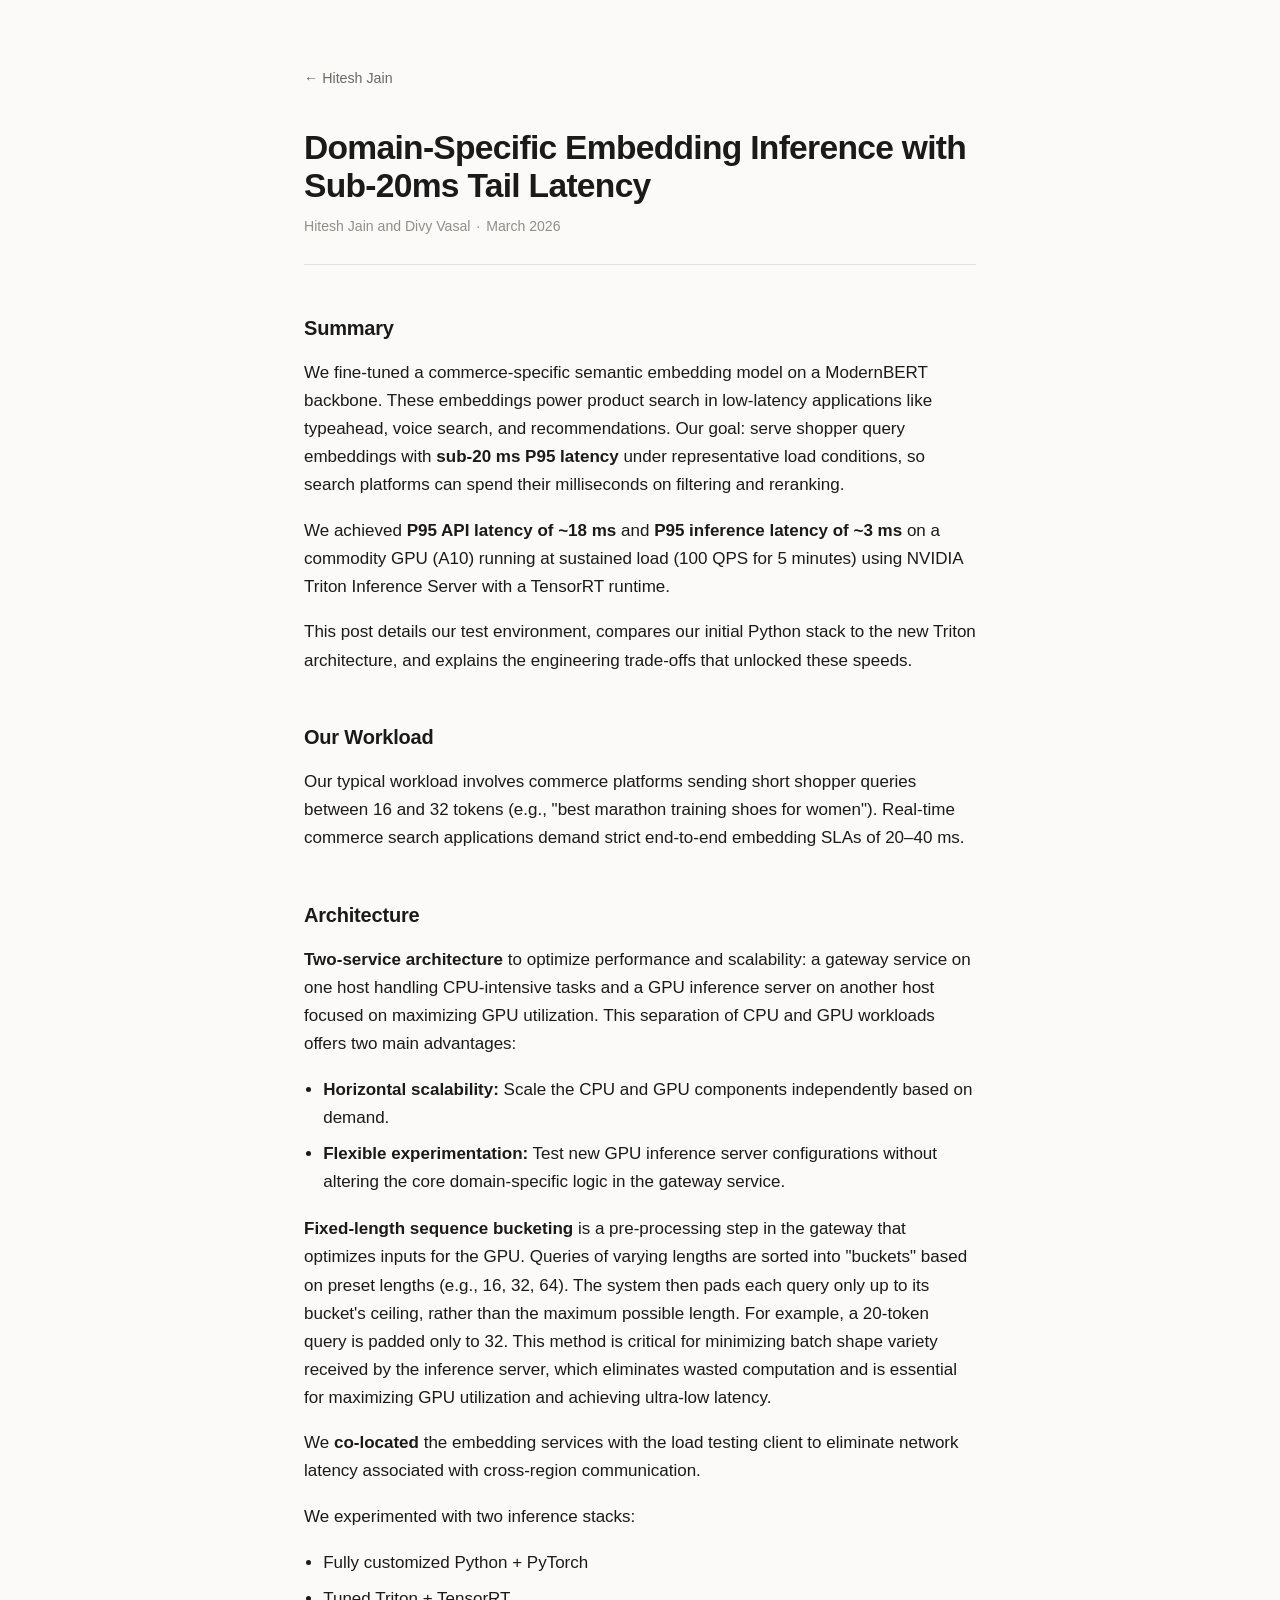
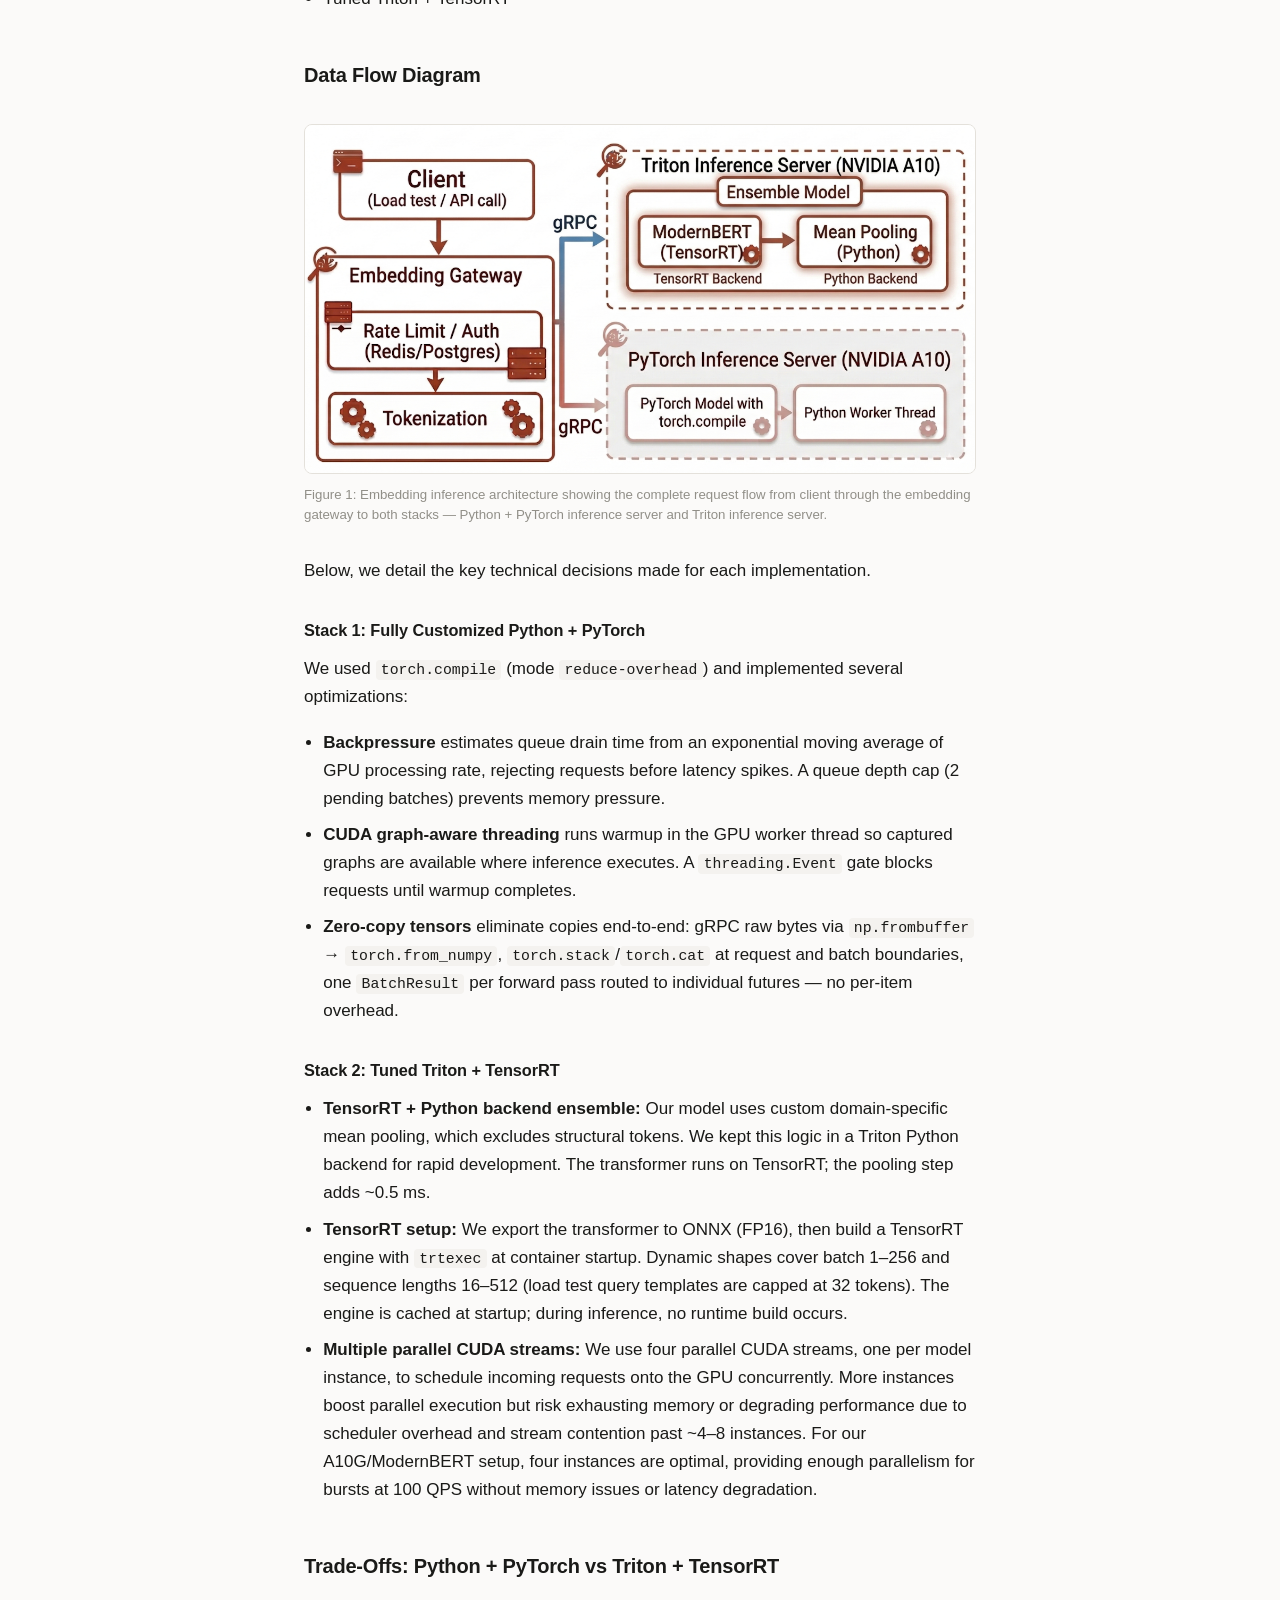
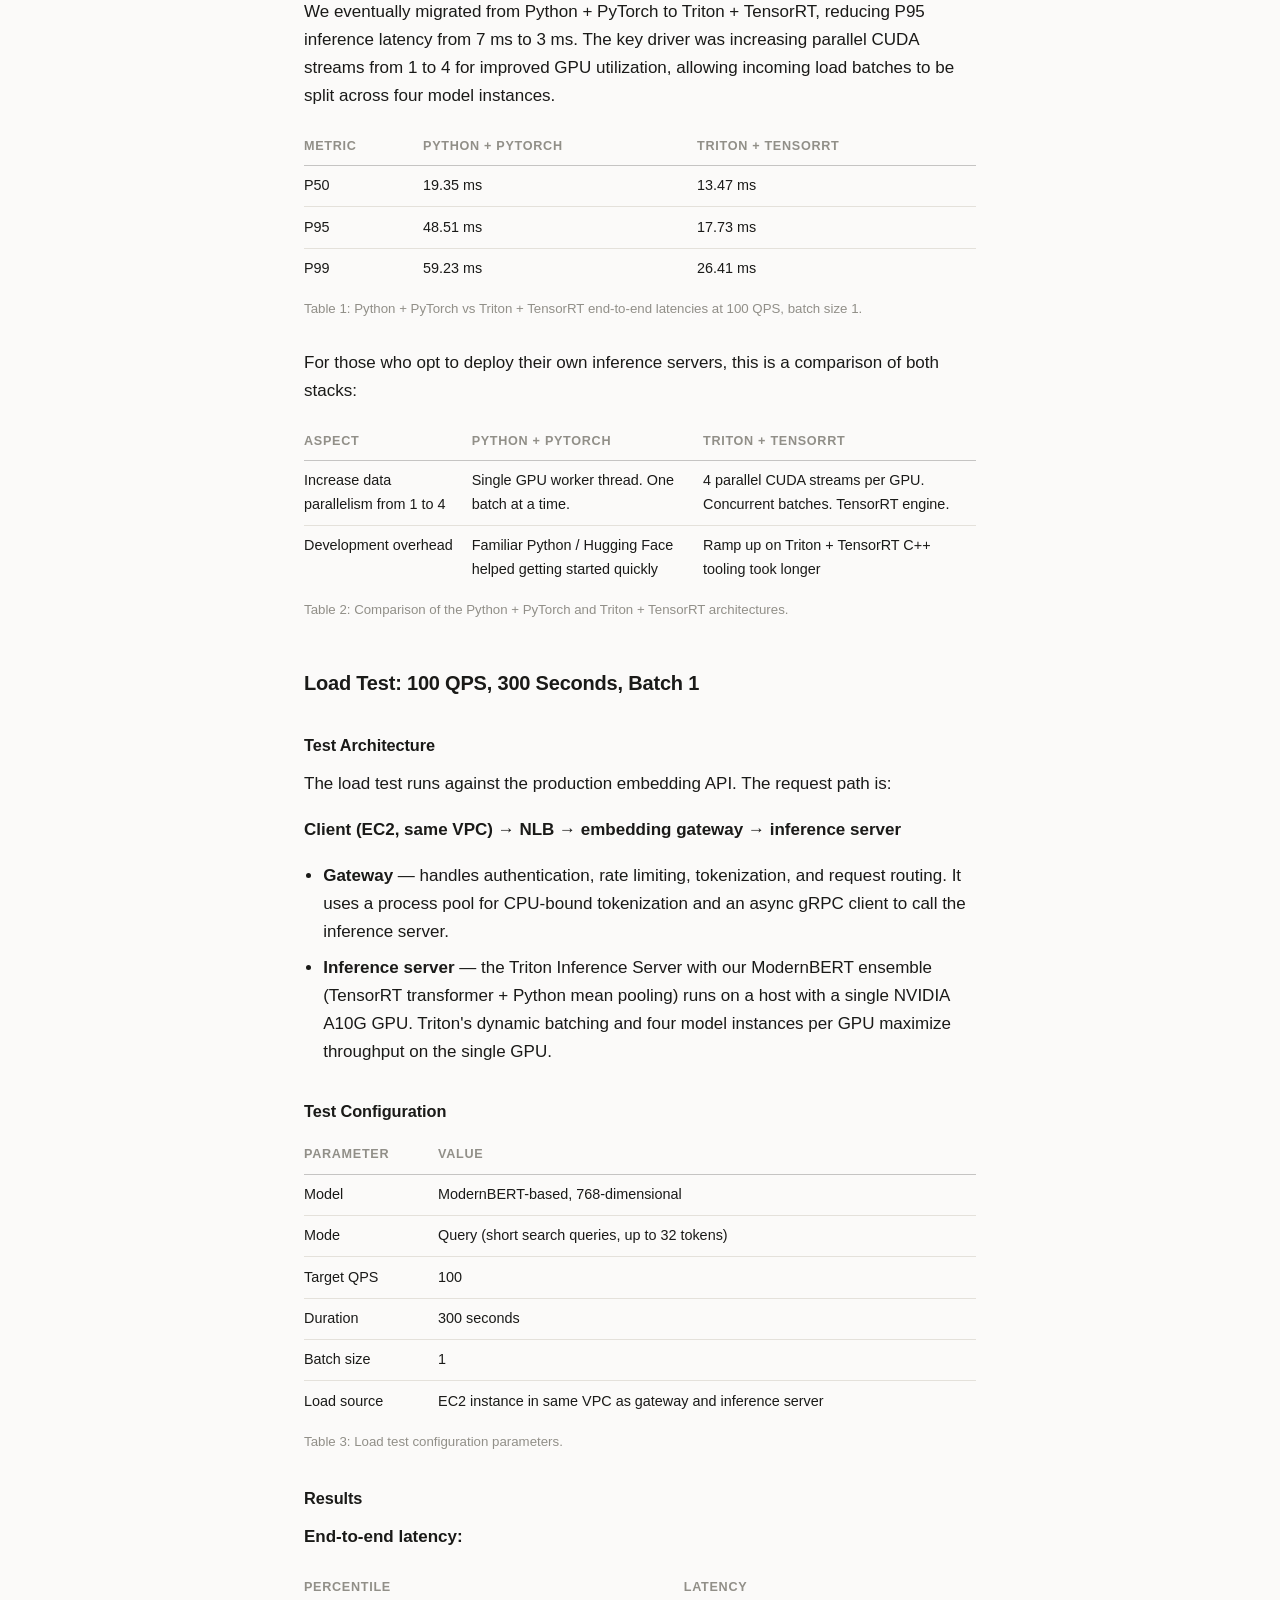
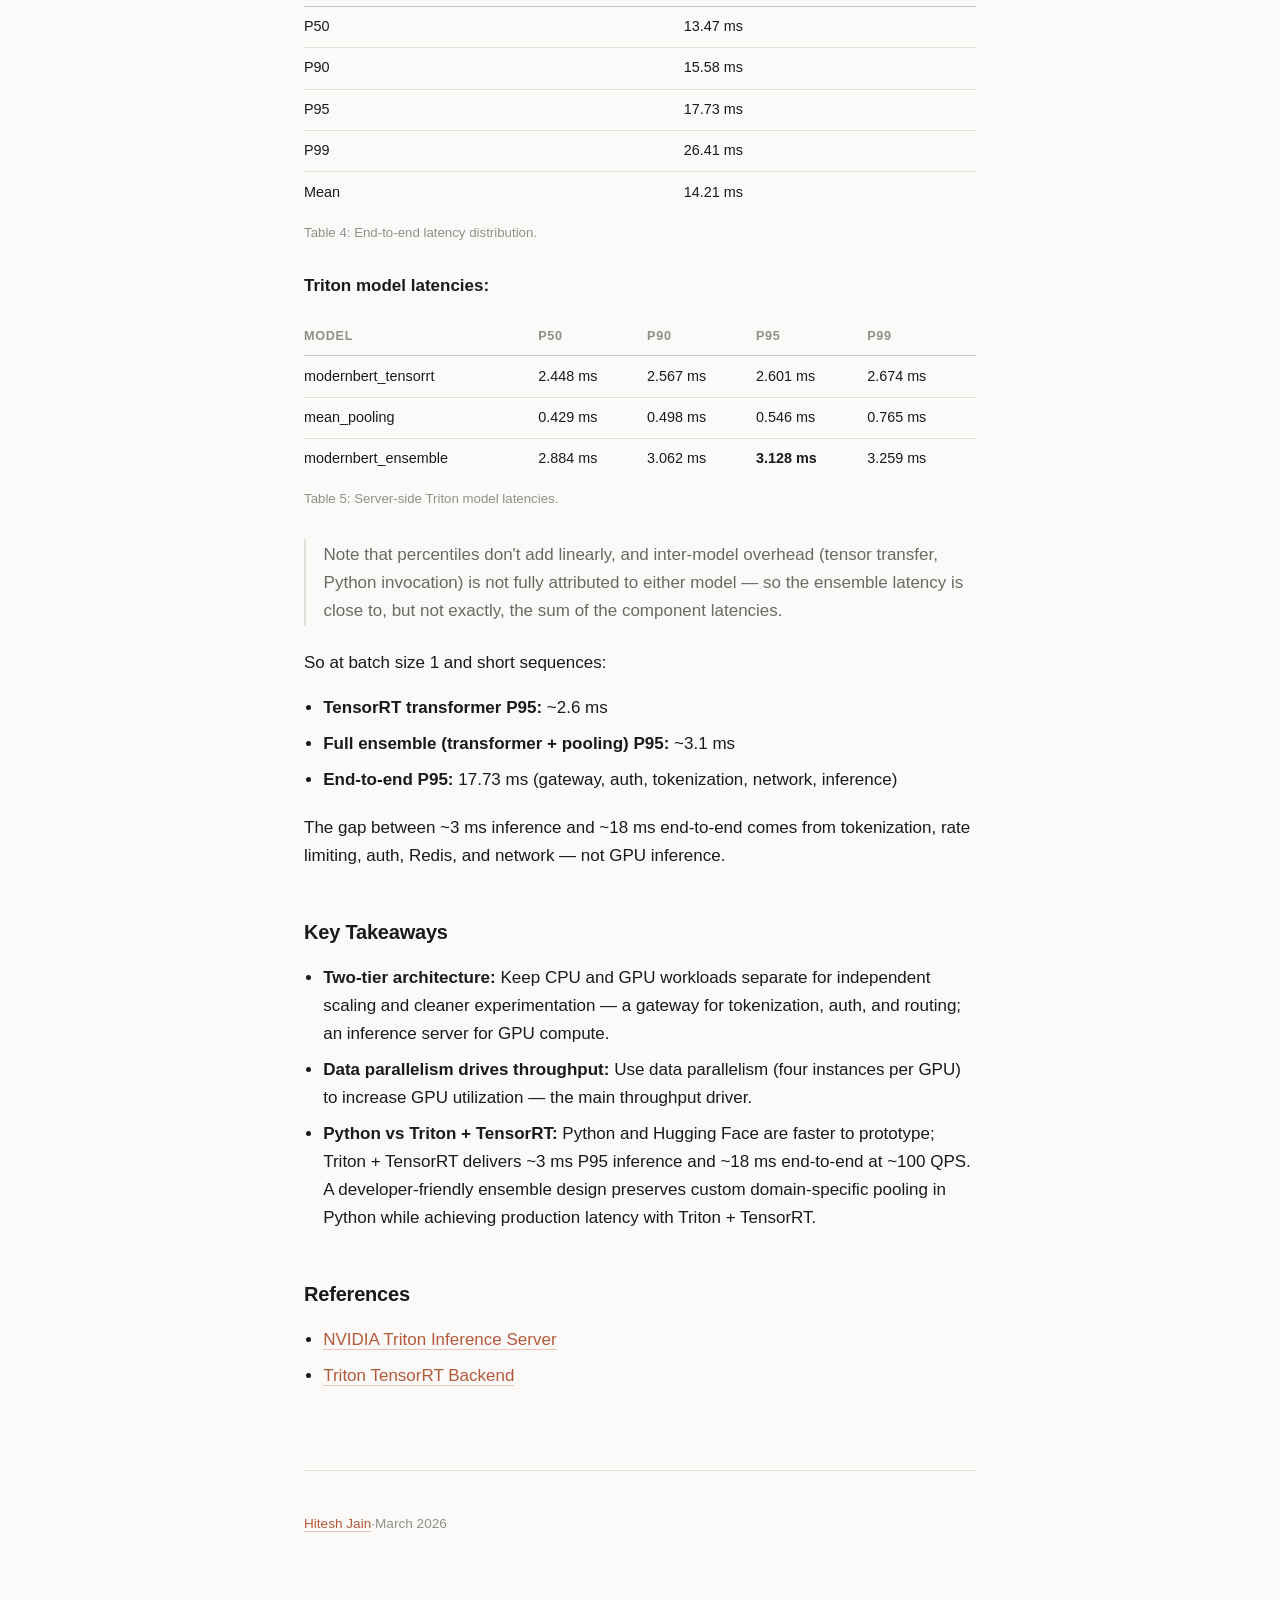
==== writing/embedding-inference.html @ e89fa38e "Personal site: one page, two pieces on embedding models Static HTML/CSS, no build step, served by Gi" ====
<!DOCTYPE html>
<html lang="en">
<head>
<meta charset="utf-8">
<meta name="viewport" content="width=device-width, initial-scale=1">
<title>Domain-Specific Embedding Inference with Sub-20ms Tail Latency — Hitesh Jain</title>
<meta name="description" content="How we reached ~18 ms P95 API latency and ~3 ms P95 inference latency for a domain-specific ModernBERT embedding model using NVIDIA Triton Inference Server with a TensorRT runtime.">
<link rel="canonical" href="https://hiteshjain.tech/writing/embedding-inference.html">
<meta property="og:type" content="article">
<meta property="og:title" content="Domain-Specific Embedding Inference with Sub-20ms Tail Latency">
<meta property="og:description" content="~18 ms P95 end-to-end and ~3 ms P95 inference for a ModernBERT embedding model on a single A10, using Triton and TensorRT.">
<meta property="og:url" content="https://hiteshjain.tech/writing/embedding-inference.html">
<meta name="twitter:card" content="summary">
<link rel="icon" href="data:image/svg+xml,<svg xmlns='http://www.w3.org/2000/svg' viewBox='0 0 100 100'><text y='.9em' font-size='90'>⌘</text></svg>">
<link rel="stylesheet" href="../style.css">
</head>
<body>

<div class="wrap">

  <article>

    <a class="back" href="../">← Hitesh Jain</a>

    <h1>Domain-Specific Embedding Inference with Sub-20ms Tail Latency</h1>
    <p class="byline">Hitesh Jain and Divy Vasal<span class="sep">·</span>March 2026</p>

    <h2>Summary</h2>

    <p>We fine-tuned a commerce-specific semantic embedding model on a ModernBERT backbone. These embeddings power product search in low-latency applications like typeahead, voice search, and recommendations. Our goal: serve shopper query embeddings with <strong>sub-20 ms P95 latency</strong> under representative load conditions, so search platforms can spend their milliseconds on filtering and reranking.</p>

    <p>We achieved <strong>P95 API latency of ~18 ms</strong> and <strong>P95 inference latency of ~3 ms</strong> on a commodity GPU (A10) running at sustained load (100 QPS for 5 minutes) using NVIDIA Triton Inference Server with a TensorRT runtime.</p>

    <p>This post details our test environment, compares our initial Python stack to the new Triton architecture, and explains the engineering trade-offs that unlocked these speeds.</p>

    <h2>Our Workload</h2>

    <p>Our typical workload involves commerce platforms sending short shopper queries between 16 and 32 tokens (e.g., "best marathon training shoes for women"). Real-time commerce search applications demand strict end-to-end embedding SLAs of 20–40 ms.</p>

    <h2>Architecture</h2>

    <p><strong>Two-service architecture</strong> to optimize performance and scalability: a gateway service on one host handling CPU-intensive tasks and a GPU inference server on another host focused on maximizing GPU utilization. This separation of CPU and GPU workloads offers two main advantages:</p>

    <ul>
      <li><strong>Horizontal scalability:</strong> Scale the CPU and GPU components independently based on demand.</li>
      <li><strong>Flexible experimentation:</strong> Test new GPU inference server configurations without altering the core domain-specific logic in the gateway service.</li>
    </ul>

    <p><strong>Fixed-length sequence bucketing</strong> is a pre-processing step in the gateway that optimizes inputs for the GPU. Queries of varying lengths are sorted into "buckets" based on preset lengths (e.g., 16, 32, 64). The system then pads each query only up to its bucket's ceiling, rather than the maximum possible length. For example, a 20-token query is padded only to 32. This method is critical for minimizing batch shape variety received by the inference server, which eliminates wasted computation and is essential for maximizing GPU utilization and achieving ultra-low latency.</p>

    <p>We <strong>co-located</strong> the embedding services with the load testing client to eliminate network latency associated with cross-region communication.</p>

    <p>We experimented with two inference stacks:</p>

    <ul>
      <li>Fully customized Python + PyTorch</li>
      <li>Tuned Triton + TensorRT</li>
    </ul>

    <h2>Data Flow Diagram</h2>

    <figure>
      <img src="../images/data-flow-diagram.png" alt="Embedding inference architecture showing the request flow from client through the embedding gateway to both stacks: a PyTorch inference server and a Triton inference server">
      <figcaption>Figure 1: Embedding inference architecture showing the complete request flow from client through the embedding gateway to both stacks — Python + PyTorch inference server and Triton inference server.</figcaption>
    </figure>

    <p>Below, we detail the key technical decisions made for each implementation.</p>

    <h3>Stack 1: Fully Customized Python + PyTorch</h3>

    <p>We used <code>torch.compile</code> (mode <code>reduce-overhead</code>) and implemented several optimizations:</p>

    <ul>
      <li><strong>Backpressure</strong> estimates queue drain time from an exponential moving average of GPU processing rate, rejecting requests before latency spikes. A queue depth cap (2 pending batches) prevents memory pressure.</li>
      <li><strong>CUDA graph-aware threading</strong> runs warmup in the GPU worker thread so captured graphs are available where inference executes. A <code>threading.Event</code> gate blocks requests until warmup completes.</li>
      <li><strong>Zero-copy tensors</strong> eliminate copies end-to-end: gRPC raw bytes via <code>np.frombuffer</code> → <code>torch.from_numpy</code>, <code>torch.stack</code>/<code>torch.cat</code> at request and batch boundaries, one <code>BatchResult</code> per forward pass routed to individual futures — no per-item overhead.</li>
    </ul>

    <h3>Stack 2: Tuned Triton + TensorRT</h3>

    <ul>
      <li><strong>TensorRT + Python backend ensemble:</strong> Our model uses custom domain-specific mean pooling, which excludes structural tokens. We kept this logic in a Triton Python backend for rapid development. The transformer runs on TensorRT; the pooling step adds ~0.5 ms.</li>
      <li><strong>TensorRT setup:</strong> We export the transformer to ONNX (FP16), then build a TensorRT engine with <code>trtexec</code> at container startup. Dynamic shapes cover batch 1–256 and sequence lengths 16–512 (load test query templates are capped at 32 tokens). The engine is cached at startup; during inference, no runtime build occurs.</li>
      <li><strong>Multiple parallel CUDA streams:</strong> We use four parallel CUDA streams, one per model instance, to schedule incoming requests onto the GPU concurrently. More instances boost parallel execution but risk exhausting memory or degrading performance due to scheduler overhead and stream contention past ~4–8 instances. For our A10G/ModernBERT setup, four instances are optimal, providing enough parallelism for bursts at 100 QPS without memory issues or latency degradation.</li>
    </ul>

    <h2>Trade-Offs: Python + PyTorch vs Triton + TensorRT</h2>

    <p>We eventually migrated from Python + PyTorch to Triton + TensorRT, reducing P95 inference latency from 7 ms to 3 ms. The key driver was increasing parallel CUDA streams from 1 to 4 for improved GPU utilization, allowing incoming load batches to be split across four model instances.</p>

    <div class="table-scroll">
    <table>
      <thead><tr><th>Metric</th><th>Python + PyTorch</th><th>Triton + TensorRT</th></tr></thead>
      <tbody>
        <tr><td>P50</td><td>19.35 ms</td><td>13.47 ms</td></tr>
        <tr><td>P95</td><td>48.51 ms</td><td>17.73 ms</td></tr>
        <tr><td>P99</td><td>59.23 ms</td><td>26.41 ms</td></tr>
      </tbody>
    </table>
    </div>
    <p class="note">Table 1: Python + PyTorch vs Triton + TensorRT end-to-end latencies at 100 QPS, batch size 1.</p>

    <p>For those who opt to deploy their own inference servers, this is a comparison of both stacks:</p>

    <div class="table-scroll">
    <table class="prose">
      <thead><tr><th>Aspect</th><th>Python + PyTorch</th><th>Triton + TensorRT</th></tr></thead>
      <tbody>
        <tr><td>Increase data parallelism from 1 to 4</td><td>Single GPU worker thread. One batch at a time.</td><td>4 parallel CUDA streams per GPU. Concurrent batches. TensorRT engine.</td></tr>
        <tr><td>Development overhead</td><td>Familiar Python / Hugging Face helped getting started quickly</td><td>Ramp up on Triton + TensorRT C++ tooling took longer</td></tr>
      </tbody>
    </table>
    </div>
    <p class="note">Table 2: Comparison of the Python + PyTorch and Triton + TensorRT architectures.</p>

    <h2>Load Test: 100 QPS, 300 Seconds, Batch 1</h2>

    <h3>Test Architecture</h3>

    <p>The load test runs against the production embedding API. The request path is:</p>

    <p><strong>Client (EC2, same VPC) → NLB → embedding gateway → inference server</strong></p>

    <ul>
      <li><strong>Gateway</strong> — handles authentication, rate limiting, tokenization, and request routing. It uses a process pool for CPU-bound tokenization and an async gRPC client to call the inference server.</li>
      <li><strong>Inference server</strong> — the Triton Inference Server with our ModernBERT ensemble (TensorRT transformer + Python mean pooling) runs on a host with a single NVIDIA A10G GPU. Triton's dynamic batching and four model instances per GPU maximize throughput on the single GPU.</li>
    </ul>

    <h3>Test Configuration</h3>

    <div class="table-scroll">
    <table class="prose">
      <thead><tr><th>Parameter</th><th>Value</th></tr></thead>
      <tbody>
        <tr><td>Model</td><td>ModernBERT-based, 768-dimensional</td></tr>
        <tr><td>Mode</td><td>Query (short search queries, up to 32 tokens)</td></tr>
        <tr><td>Target QPS</td><td>100</td></tr>
        <tr><td>Duration</td><td>300 seconds</td></tr>
        <tr><td>Batch size</td><td>1</td></tr>
        <tr><td>Load source</td><td>EC2 instance in same VPC as gateway and inference server</td></tr>
      </tbody>
    </table>
    </div>
    <p class="note">Table 3: Load test configuration parameters.</p>

    <h3>Results</h3>

    <p><strong>End-to-end latency:</strong></p>

    <div class="table-scroll">
    <table>
      <thead><tr><th>Percentile</th><th>Latency</th></tr></thead>
      <tbody>
        <tr><td>P50</td><td>13.47 ms</td></tr>
        <tr><td>P90</td><td>15.58 ms</td></tr>
        <tr><td>P95</td><td>17.73 ms</td></tr>
        <tr><td>P99</td><td>26.41 ms</td></tr>
        <tr><td>Mean</td><td>14.21 ms</td></tr>
      </tbody>
    </table>
    </div>
    <p class="note">Table 4: End-to-end latency distribution.</p>

    <p><strong>Triton model latencies:</strong></p>

    <div class="table-scroll">
    <table>
      <thead><tr><th>Model</th><th>P50</th><th>P90</th><th>P95</th><th>P99</th></tr></thead>
      <tbody>
        <tr><td>modernbert_tensorrt</td><td>2.448 ms</td><td>2.567 ms</td><td>2.601 ms</td><td>2.674 ms</td></tr>
        <tr><td>mean_pooling</td><td>0.429 ms</td><td>0.498 ms</td><td>0.546 ms</td><td>0.765 ms</td></tr>
        <tr><td>modernbert_ensemble</td><td>2.884 ms</td><td>3.062 ms</td><td><strong>3.128 ms</strong></td><td>3.259 ms</td></tr>
      </tbody>
    </table>
    </div>
    <p class="note">Table 5: Server-side Triton model latencies.</p>

    <blockquote>
      <p>Note that percentiles don't add linearly, and inter-model overhead (tensor transfer, Python invocation) is not fully attributed to either model — so the ensemble latency is close to, but not exactly, the sum of the component latencies.</p>
    </blockquote>

    <p>So at batch size 1 and short sequences:</p>

    <ul>
      <li><strong>TensorRT transformer P95:</strong> ~2.6 ms</li>
      <li><strong>Full ensemble (transformer + pooling) P95:</strong> ~3.1 ms</li>
      <li><strong>End-to-end P95:</strong> 17.73 ms (gateway, auth, tokenization, network, inference)</li>
    </ul>

    <p>The gap between ~3 ms inference and ~18 ms end-to-end comes from tokenization, rate limiting, auth, Redis, and network — not GPU inference.</p>

    <h2>Key Takeaways</h2>

    <ul>
      <li><strong>Two-tier architecture:</strong> Keep CPU and GPU workloads separate for independent scaling and cleaner experimentation — a gateway for tokenization, auth, and routing; an inference server for GPU compute.</li>
      <li><strong>Data parallelism drives throughput:</strong> Use data parallelism (four instances per GPU) to increase GPU utilization — the main throughput driver.</li>
      <li><strong>Python vs Triton + TensorRT:</strong> Python and Hugging Face are faster to prototype; Triton + TensorRT delivers ~3 ms P95 inference and ~18 ms end-to-end at ~100 QPS. A developer-friendly ensemble design preserves custom domain-specific pooling in Python while achieving production latency with Triton + TensorRT.</li>
    </ul>

    <h2>References</h2>

    <ul>
      <li><a href="https://github.com/triton-inference-server/server">NVIDIA Triton Inference Server</a></li>
      <li><a href="https://github.com/triton-inference-server/tensorrt_backend">Triton TensorRT Backend</a></li>
    </ul>

  </article>

  <footer class="site">
    <p><a href="../">Hitesh Jain</a><span class="sep">·</span>March 2026</p>
  </footer>

</div>

</body>
</html>
---- style.css ----
:root {
  --bg: #fbfaf9;
  --surface: #ffffff;
  --text: #1a1a18;
  --muted: #6b6963;
  --faint: #918f88;
  --line: #e4e1db;
  --accent: #b4593a;
  --accent-soft: #f4ece8;
  --code-bg: #f4f2ef;
  --maxw: 44rem;
}

@media (prefers-color-scheme: dark) {
  :root:not([data-theme="light"]) {
    --bg: #131211;
    --surface: #1b1a18;
    --text: #eceae6;
    --muted: #a3a09a;
    --faint: #78756f;
    --line: #2e2c29;
    --accent: #e08461;
    --accent-soft: #2a1f1a;
    --code-bg: #232120;
  }
}

:root[data-theme="dark"] {
  --bg: #131211;
  --surface: #1b1a18;
  --text: #eceae6;
  --muted: #a3a09a;
  --faint: #78756f;
  --line: #2e2c29;
  --accent: #e08461;
  --accent-soft: #2a1f1a;
  --code-bg: #232120;
}

* { box-sizing: border-box; }

html { -webkit-text-size-adjust: 100%; }

body {
  margin: 0;
  background: var(--bg);
  color: var(--text);
  font-family: ui-sans-serif, -apple-system, BlinkMacSystemFont, "Segoe UI", Inter, Helvetica, Arial, sans-serif;
  font-size: 17px;
  line-height: 1.65;
  -webkit-font-smoothing: antialiased;
}

.wrap {
  max-width: var(--maxw);
  margin: 0 auto;
  padding: 0 16px;
}

/* ---------- header ---------- */

header.site {
  padding: 5.5rem 0 0;
}

h1 {
  font-size: clamp(2rem, 6vw, 2.6rem);
  line-height: 1.12;
  letter-spacing: -0.021em;
  margin: 0 0 0.6rem;
  font-weight: 620;
}

.tagline {
  font-size: 1.06rem;
  color: var(--muted);
  margin: 0 0 1.9rem;
}

.tagline .sep {
  color: var(--faint);
  padding: 0 0.42em;
}

.lede p {
  margin: 0 0 1.05rem;
}

.lede p:last-child { margin-bottom: 0; }

/* ---------- links ---------- */

a {
  color: var(--accent);
  text-decoration: none;
  border-bottom: 1px solid color-mix(in srgb, var(--accent) 32%, transparent);
  transition: border-color 0.15s ease, background-color 0.15s ease;
}

a:hover {
  border-bottom-color: var(--accent);
}

.links {
  display: flex;
  flex-wrap: wrap;
  gap: 0.55rem;
  margin-top: 2rem;
  padding: 0;
  list-style: none;
}

.links a {
  display: inline-block;
  padding: 0.34rem 0.8rem;
  border: 1px solid var(--line);
  border-radius: 999px;
  font-size: 0.9rem;
  color: var(--muted);
}

.links a:hover {
  color: var(--accent);
  border-color: color-mix(in srgb, var(--accent) 45%, var(--line));
  background: var(--accent-soft);
}

/* ---------- sections ---------- */

section {
  padding-top: 4rem;
}

h2 {
  font-size: 0.79rem;
  text-transform: uppercase;
  letter-spacing: 0.1em;
  color: var(--faint);
  font-weight: 600;
  margin: 0 0 1.4rem;
  padding-bottom: 0.7rem;
  border-bottom: 1px solid var(--line);
}

/* ---------- writing list ---------- */

.posts {
  list-style: none;
  margin: 0;
  padding: 0;
}

.posts li + li {
  margin-top: 1.7rem;
  padding-top: 1.7rem;
  border-top: 1px solid var(--line);
}

.post-title {
  display: inline-block;
  font-size: 1.12rem;
  font-weight: 600;
  line-height: 1.35;
  color: var(--text);
  border-bottom: 1px solid transparent;
  letter-spacing: -0.008em;
}

.post-title:hover {
  color: var(--accent);
  border-bottom-color: color-mix(in srgb, var(--accent) 40%, transparent);
}

.post-meta {
  font-size: 0.83rem;
  color: var(--faint);
  margin: 0.36rem 0 0.5rem;
}

.post-meta .sep { padding: 0 0.42em; }

.posts p.excerpt {
  margin: 0;
  color: var(--muted);
  font-size: 0.97rem;
}

/* ---------- roles ---------- */

.roles {
  list-style: none;
  margin: 0;
  padding: 0;
}

.roles li {
  display: grid;
  grid-template-columns: 8.5rem 1fr;
  gap: 0 1.2rem;
  padding: 0.62rem 0;
}

.roles li + li { border-top: 1px solid var(--line); }

.roles .when {
  color: var(--faint);
  font-size: 0.87rem;
  font-variant-numeric: tabular-nums;
  padding-top: 0.14rem;
}

.roles .what strong {
  font-weight: 600;
  display: block;
}

.roles .what span {
  color: var(--muted);
  font-size: 0.93rem;
}

@media (max-width: 34rem) {
  .roles li { grid-template-columns: 1fr; gap: 0.15rem; }
  .roles .when { padding-top: 0; }
}

/* ---------- footer ---------- */

footer.site {
  margin-top: 5rem;
  padding: 1.8rem 0 3.5rem;
  border-top: 1px solid var(--line);
  color: var(--faint);
  font-size: 0.85rem;
}

/* ---------- article pages ---------- */

.back {
  display: inline-block;
  margin-bottom: 2.4rem;
  font-size: 0.89rem;
  color: var(--muted);
  border-bottom: none;
}

.back:hover { color: var(--accent); }

article { padding-top: 4rem; }

article h1 {
  font-size: clamp(1.7rem, 5vw, 2.1rem);
  margin-bottom: 0.7rem;
}

.byline {
  color: var(--faint);
  font-size: 0.88rem;
  margin: 0 0 2.6rem;
  padding-bottom: 1.6rem;
  border-bottom: 1px solid var(--line);
}

.byline .sep { padding: 0 0.42em; }

article h2 {
  font-size: 1.25rem;
  text-transform: none;
  letter-spacing: -0.01em;
  color: var(--text);
  font-weight: 620;
  margin: 2.9rem 0 0.9rem;
  padding-bottom: 0;
  border-bottom: none;
}

article h3 {
  font-size: 1.02rem;
  font-weight: 600;
  margin: 2rem 0 0.7rem;
  letter-spacing: -0.005em;
}

article p { margin: 0 0 1.1rem; }

article ul { padding-left: 1.2rem; margin: 0 0 1.2rem; }

article li { margin-bottom: 0.5rem; }

article strong { font-weight: 620; }

article figure {
  margin: 2rem 0;
}

article img {
  max-width: 100%;
  height: auto;
  display: block;
  border: 1px solid var(--line);
  border-radius: 8px;
  background: #fff;
}

article figcaption,
.caption {
  font-size: 0.83rem;
  color: var(--faint);
  margin-top: 0.7rem;
  line-height: 1.5;
}

blockquote {
  margin: 1.4rem 0;
  padding: 0.1rem 0 0.1rem 1.1rem;
  border-left: 2px solid var(--line);
  color: var(--muted);
}

blockquote p:last-child { margin-bottom: 0; }

code {
  font-family: ui-monospace, SFMono-Regular, "SF Mono", Menlo, Consolas, monospace;
  font-size: 0.87em;
  background: var(--code-bg);
  padding: 0.12em 0.36em;
  border-radius: 4px;
}

/* ---------- tables ---------- */

.table-scroll {
  overflow-x: auto;
  margin: 0 0 0.5rem;
  -webkit-overflow-scrolling: touch;
}

table {
  border-collapse: collapse;
  width: 100%;
  font-size: 0.9rem;
  min-width: 22rem;
}

th, td {
  text-align: left;
  padding: 0.52rem 0.9rem 0.52rem 0;
  border-bottom: 1px solid var(--line);
  white-space: nowrap;
}

th {
  color: var(--faint);
  font-weight: 600;
  font-size: 0.79rem;
  text-transform: uppercase;
  letter-spacing: 0.055em;
  border-bottom-color: color-mix(in srgb, var(--text) 24%, transparent);
}

td { font-variant-numeric: tabular-nums; }

td:first-child { white-space: normal; }

/* tables whose cells hold prose, not numbers */
table.prose { min-width: 0; }

table.prose td,
table.prose th { white-space: normal; }

table.prose td { vertical-align: top; }

tbody tr:last-child td { border-bottom: none; }

.note {
  font-size: 0.83rem;
  color: var(--faint);
  margin: 0.55rem 0 1.8rem;
}
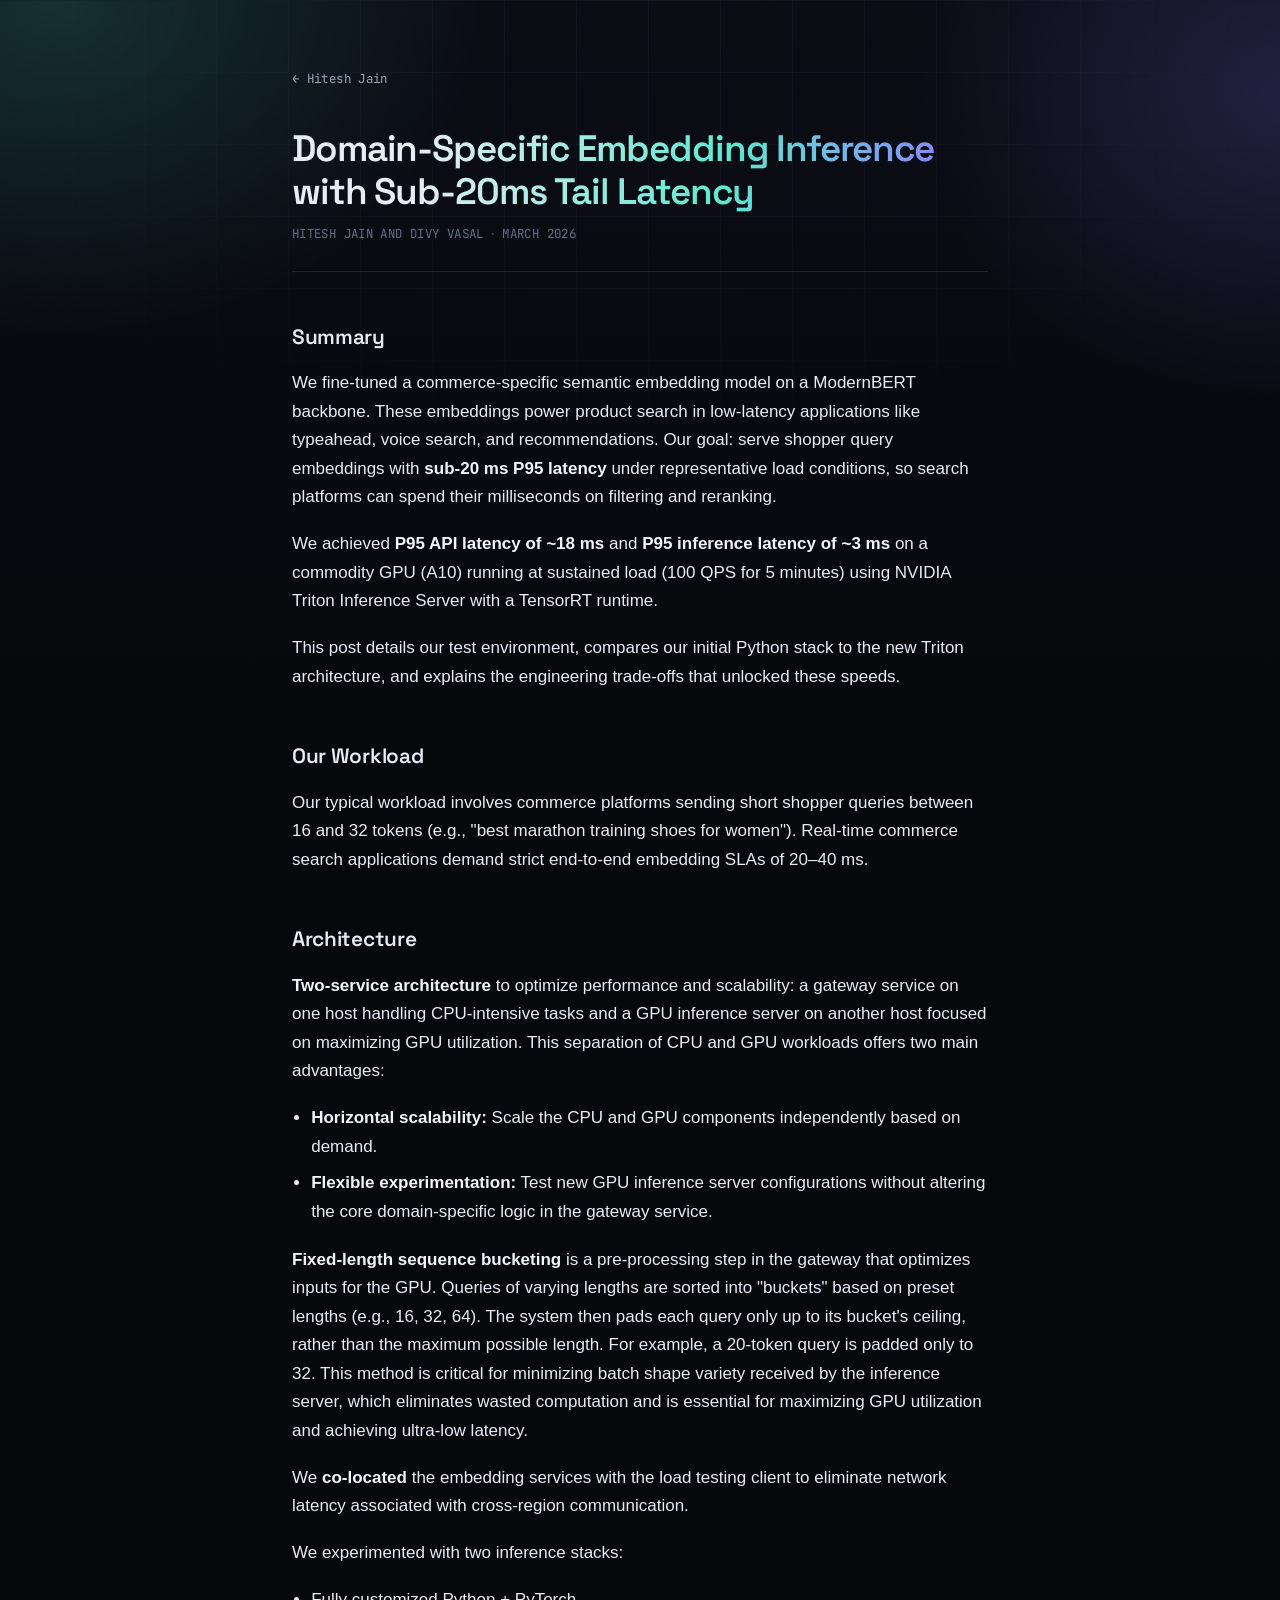
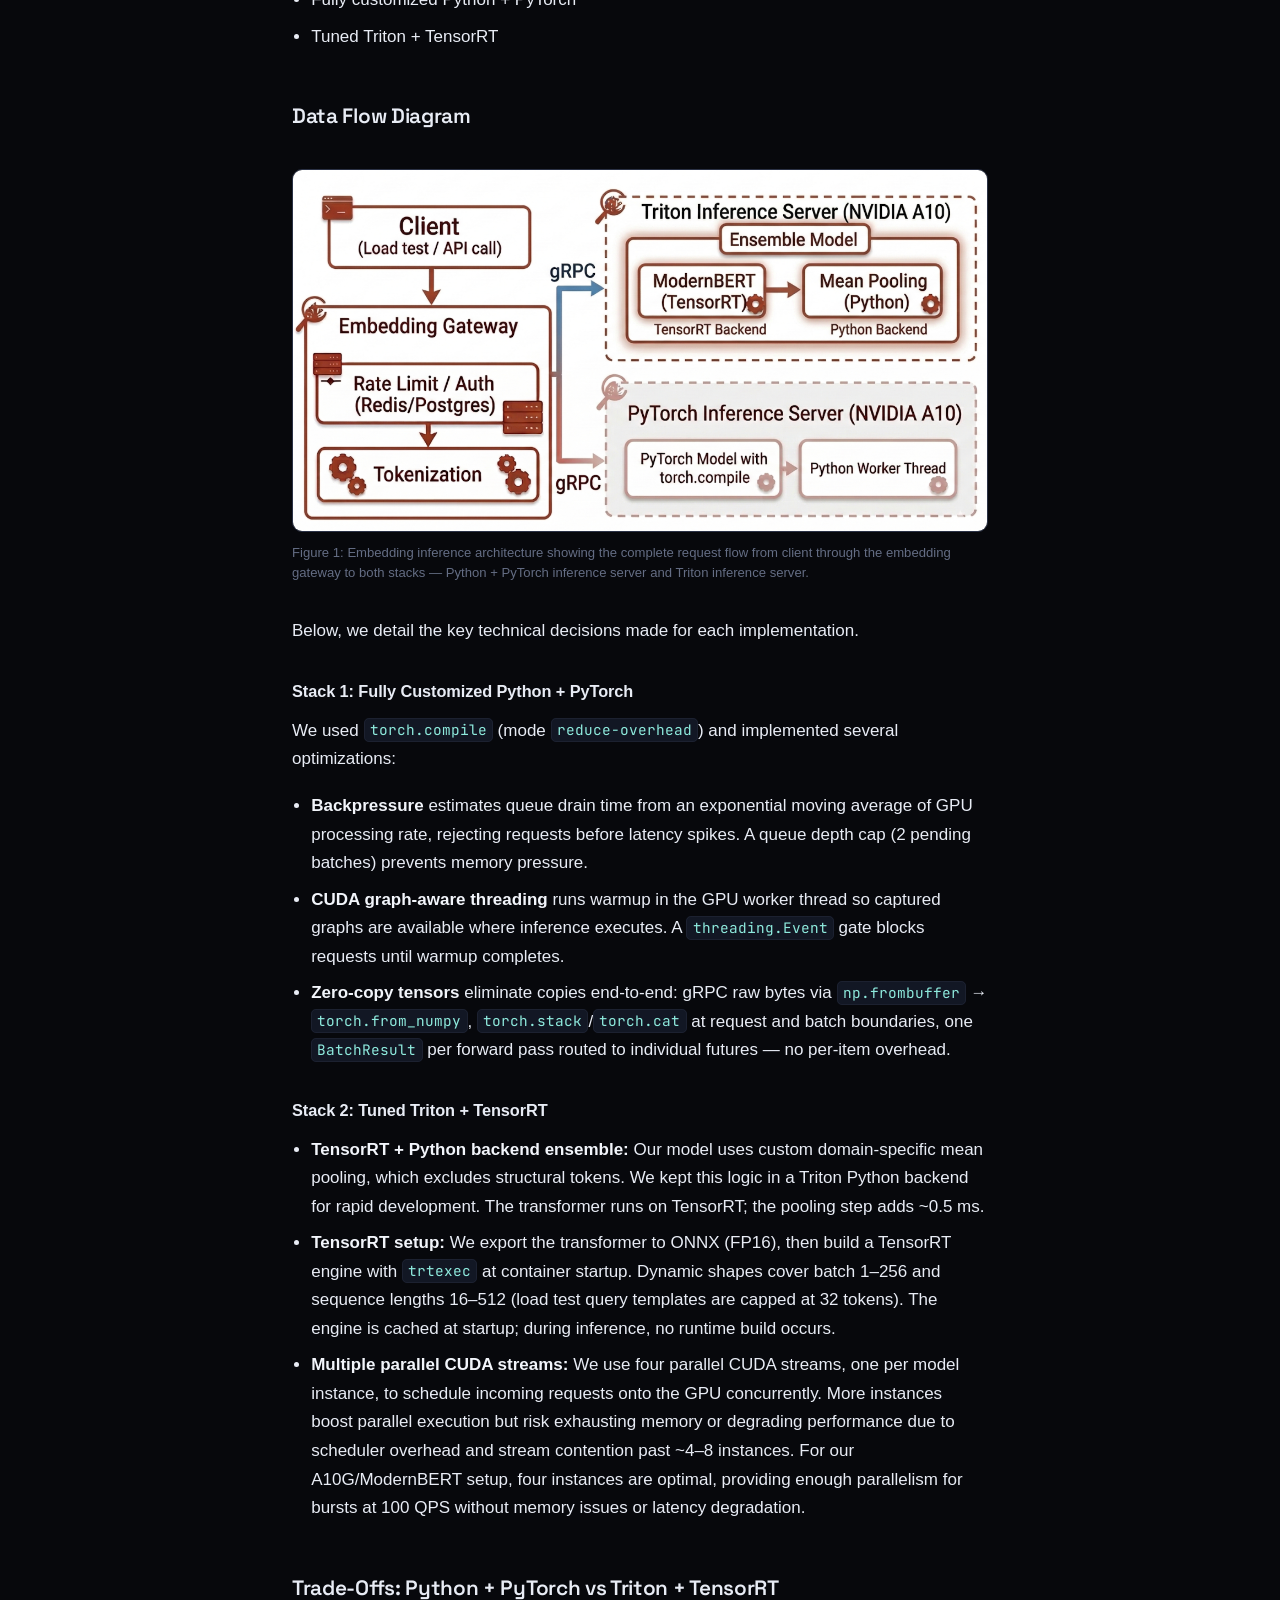
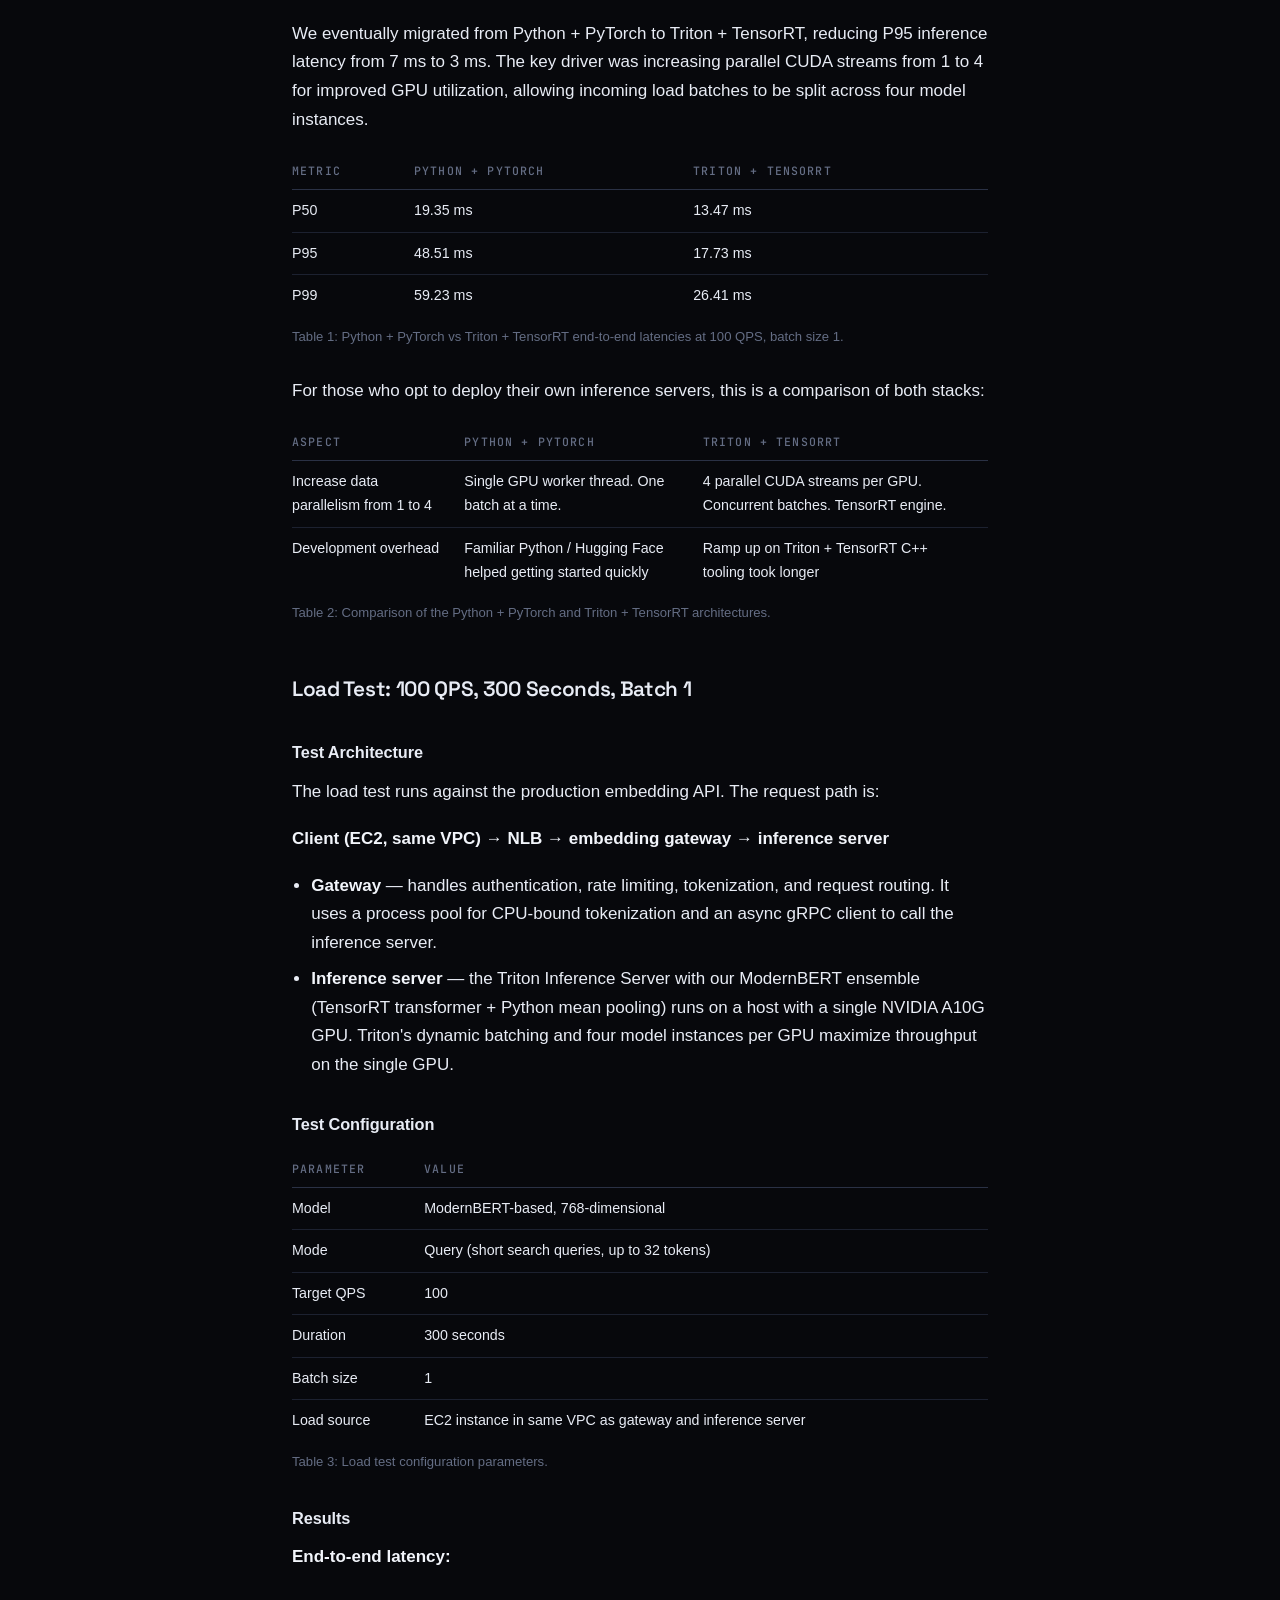
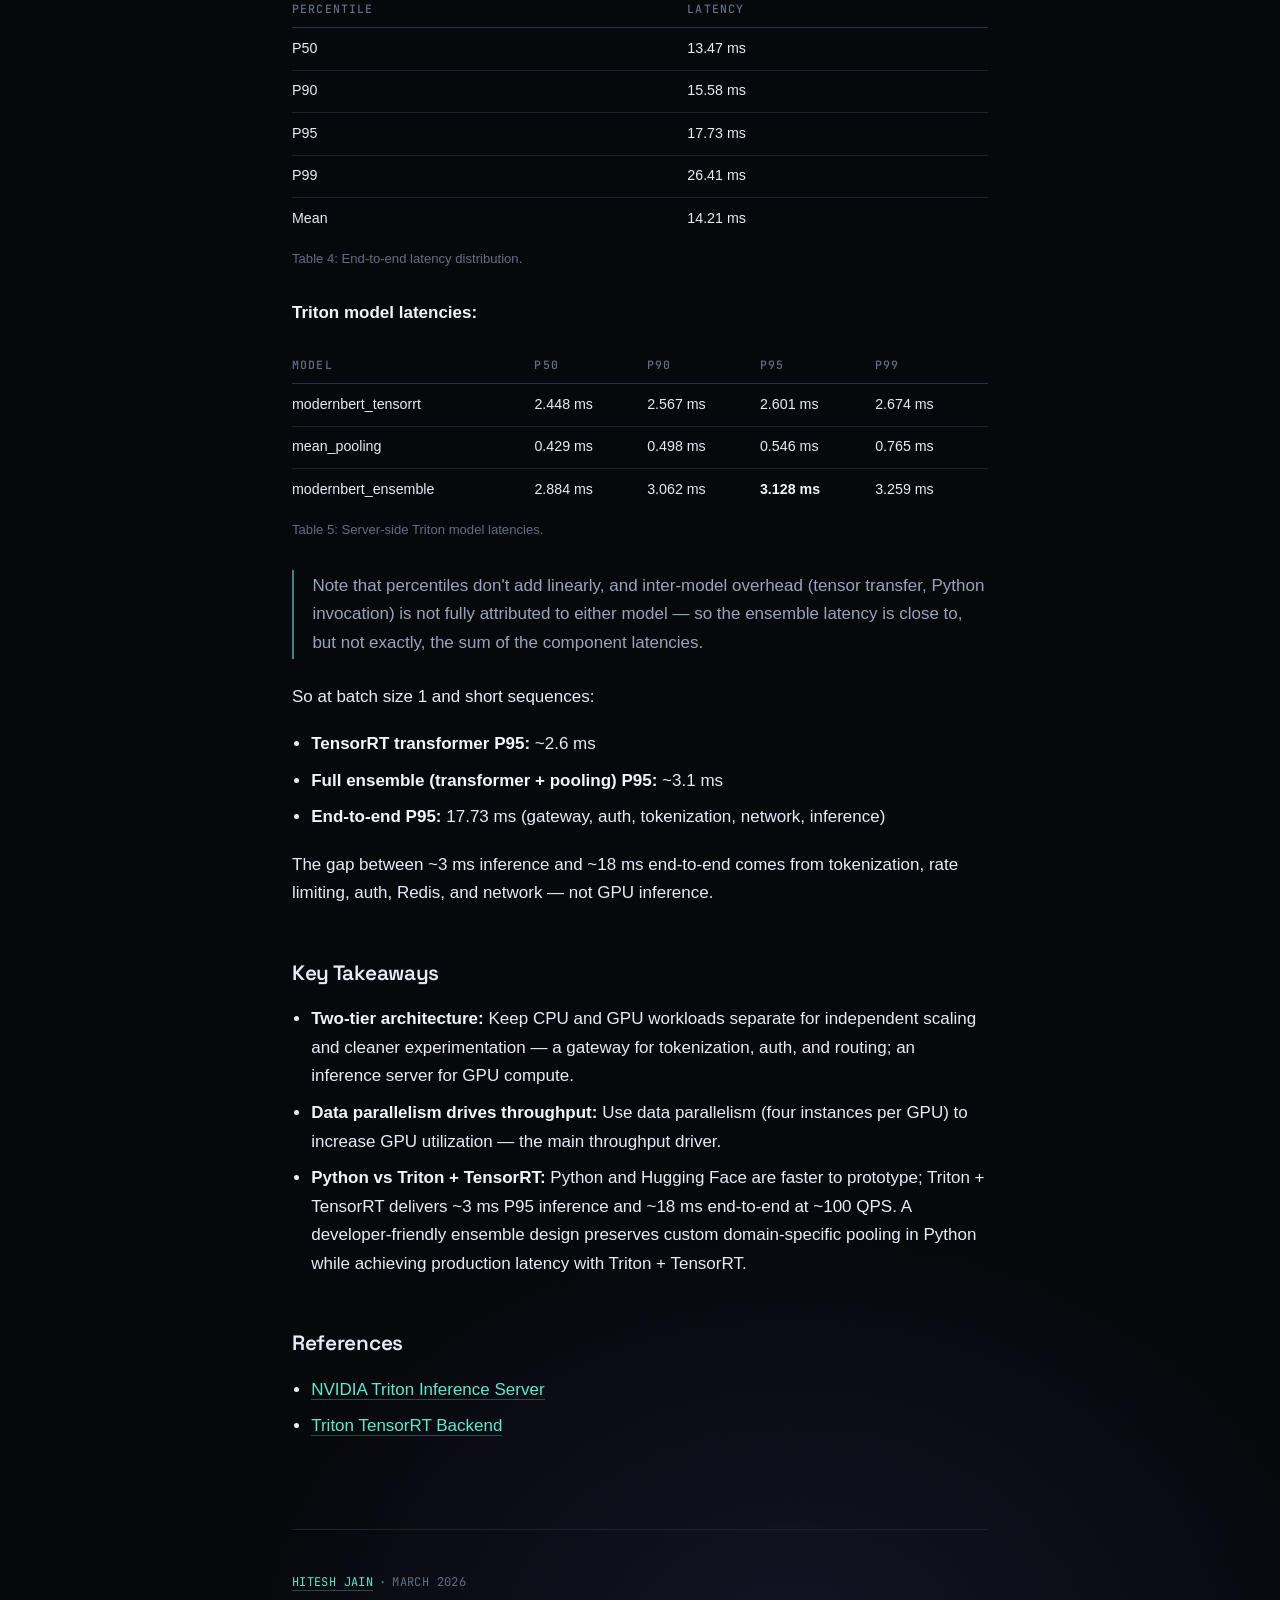
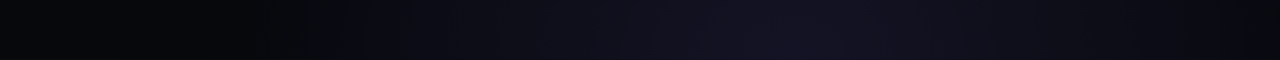
==== commit 20a39fd0: "Redesign: dark, luminous, with a headshot New single dark theme: aurora + fading grid backdrop, Spac" ====
--- a/writing/embedding-inference.html
+++ b/writing/embedding-inference.html
@@ -12,6 +12,10 @@
 <meta property="og:url" content="https://hiteshjain.tech/writing/embedding-inference.html">
 <meta name="twitter:card" content="summary">
 <link rel="icon" href="data:image/svg+xml,<svg xmlns='http://www.w3.org/2000/svg' viewBox='0 0 100 100'><text y='.9em' font-size='90'>⌘</text></svg>">
+<meta name="theme-color" content="#07080c">
+<link rel="preconnect" href="https://fonts.googleapis.com">
+<link rel="preconnect" href="https://fonts.gstatic.com" crossorigin>
+<link rel="stylesheet" href="https://fonts.googleapis.com/css2?family=JetBrains+Mono:wght@400;500&family=Space+Grotesk:wght@500;600;700&display=swap">
 <link rel="stylesheet" href="../style.css">
 </head>
 <body>
--- a/style.css
+++ b/style.css
@@ -1,45 +1,34 @@
+/* ---------------------------------------------------------------
+   hiteshjain.tech — dark, luminous, single theme
+   --------------------------------------------------------------- */
+
 :root {
-  --bg: #fbfaf9;
-  --surface: #ffffff;
-  --text: #1a1a18;
-  --muted: #6b6963;
-  --faint: #918f88;
-  --line: #e4e1db;
-  --accent: #b4593a;
-  --accent-soft: #f4ece8;
-  --code-bg: #f4f2ef;
-  --maxw: 44rem;
-}
-
-@media (prefers-color-scheme: dark) {
-  :root:not([data-theme="light"]) {
-    --bg: #131211;
-    --surface: #1b1a18;
-    --text: #eceae6;
-    --muted: #a3a09a;
-    --faint: #78756f;
-    --line: #2e2c29;
-    --accent: #e08461;
-    --accent-soft: #2a1f1a;
-    --code-bg: #232120;
-  }
-}
-
-:root[data-theme="dark"] {
-  --bg: #131211;
-  --surface: #1b1a18;
-  --text: #eceae6;
-  --muted: #a3a09a;
-  --faint: #78756f;
-  --line: #2e2c29;
-  --accent: #e08461;
-  --accent-soft: #2a1f1a;
-  --code-bg: #232120;
+  --bg: #07080c;
+  --bg-2: #0b0d14;
+  --surface: #0f121b;
+  --surface-2: #141824;
+  --text: #e8ecf5;
+  --muted: #9aa3b8;
+  --faint: #646d84;
+  --line: #1c2130;
+  --line-bright: #2a3145;
+  --accent: #5ee9d0;
+  --accent-2: #8b7cff;
+  --accent-ink: #0a0f14;
+  --code-bg: #121724;
+  --maxw: 46rem;
+  --mono: "JetBrains Mono", ui-monospace, SFMono-Regular, "SF Mono", Menlo, Consolas, monospace;
+  --display: "Space Grotesk", ui-sans-serif, -apple-system, BlinkMacSystemFont, "Segoe UI", Helvetica, Arial, sans-serif;
 }
 
 * { box-sizing: border-box; }
 
-html { -webkit-text-size-adjust: 100%; }
+html {
+  -webkit-text-size-adjust: 100%;
+  scroll-behavior: smooth;
+  color-scheme: dark;
+  overflow-x: clip;
+}
 
 body {
   margin: 0;
@@ -47,123 +36,264 @@
   color: var(--text);
   font-family: ui-sans-serif, -apple-system, BlinkMacSystemFont, "Segoe UI", Inter, Helvetica, Arial, sans-serif;
   font-size: 17px;
-  line-height: 1.65;
+  line-height: 1.68;
   -webkit-font-smoothing: antialiased;
+  text-rendering: optimizeLegibility;
+  position: relative;
+}
+
+/* aurora + grid + grain, all painted behind the content */
+
+body::before {
+  content: "";
+  position: absolute;
+  inset: 0 -10vw;
+  z-index: 0;
+  pointer-events: none;
+  background:
+    radial-gradient(38rem 30rem at 12% 0rem, color-mix(in srgb, var(--accent) 16%, transparent), transparent 70%),
+    radial-gradient(34rem 28rem at 92% 6rem, color-mix(in srgb, var(--accent-2) 18%, transparent), transparent 68%),
+    radial-gradient(48rem 38rem at 60% 100%, color-mix(in srgb, var(--accent-2) 10%, transparent), transparent 72%),
+    linear-gradient(180deg, var(--bg-2) 0%, var(--bg) 45rem);
+  filter: saturate(1.1);
+}
+
+body::after {
+  content: "";
+  position: absolute;
+  inset: 0;
+  z-index: 0;
+  pointer-events: none;
+  opacity: 0.5;
+  background-image:
+    linear-gradient(to right, color-mix(in srgb, var(--line-bright) 55%, transparent) 1px, transparent 1px),
+    linear-gradient(to bottom, color-mix(in srgb, var(--line-bright) 55%, transparent) 1px, transparent 1px);
+  background-size: 4.5rem 4.5rem;
+  mask-image: radial-gradient(1100px 620px at 50% 0, #000 0%, transparent 78%);
+  -webkit-mask-image: radial-gradient(1100px 620px at 50% 0, #000 0%, transparent 78%);
 }
 
 .wrap {
   max-width: var(--maxw);
   margin: 0 auto;
-  padding: 0 16px;
-}
-
-/* ---------- header ---------- */
-
-header.site {
-  padding: 5.5rem 0 0;
+  padding: 0 20px;
+  position: relative;
+  z-index: 1;
+}
+
+/* ---------- hero ---------- */
+
+header.site { padding: 5rem 0 0; }
+
+.hero {
+  display: flex;
+  align-items: center;
+  gap: 1.9rem;
+  margin-bottom: 2.4rem;
+}
+
+.hero-portrait {
+  flex: 0 0 auto;
+  position: relative;
+  width: 8.6rem;
+  height: 8.6rem;
+}
+
+.hero-portrait::before {
+  content: "";
+  position: absolute;
+  inset: -22%;
+  border-radius: 50%;
+  background: conic-gradient(from 210deg, var(--accent), var(--accent-2), var(--accent));
+  filter: blur(18px);
+  opacity: 0.38;
+  animation: drift 14s linear infinite;
+}
+
+.hero-portrait img {
+  position: relative;
+  width: 100%;
+  height: 100%;
+  border-radius: 50%;
+  object-fit: cover;
+  display: block;
+  border: 1px solid color-mix(in srgb, var(--accent) 35%, var(--line-bright));
+  box-shadow: 0 0 0 6px color-mix(in srgb, var(--accent) 5%, transparent),
+              0 18px 50px -12px rgba(0, 0, 0, 0.85);
+}
+
+@keyframes drift { to { transform: rotate(360deg); } }
+
+.status {
+  display: inline-flex;
+  align-items: center;
+  gap: 0.5rem;
+  margin: 0 0 0.85rem;
+  padding: 0.24rem 0.7rem 0.24rem 0.55rem;
+  border: 1px solid var(--line-bright);
+  border-radius: 999px;
+  background: color-mix(in srgb, var(--surface) 70%, transparent);
+  backdrop-filter: blur(6px);
+  font-family: var(--mono);
+  font-size: 0.72rem;
+  letter-spacing: 0.04em;
+  color: var(--muted);
+  text-transform: uppercase;
+}
+
+.status .dot {
+  width: 0.42rem;
+  height: 0.42rem;
+  border-radius: 50%;
+  background: var(--accent);
+  box-shadow: 0 0 0 0 color-mix(in srgb, var(--accent) 70%, transparent);
+  animation: pulse 2.4s ease-out infinite;
+}
+
+@keyframes pulse {
+  0%   { box-shadow: 0 0 0 0 color-mix(in srgb, var(--accent) 65%, transparent); }
+  70%  { box-shadow: 0 0 0 0.5rem transparent; }
+  100% { box-shadow: 0 0 0 0 transparent; }
 }
 
 h1 {
-  font-size: clamp(2rem, 6vw, 2.6rem);
-  line-height: 1.12;
-  letter-spacing: -0.021em;
-  margin: 0 0 0.6rem;
-  font-weight: 620;
+  font-family: var(--display);
+  font-size: clamp(2.2rem, 7vw, 3.1rem);
+  line-height: 1.05;
+  letter-spacing: -0.03em;
+  margin: 0 0 0.5rem;
+  font-weight: 600;
+  background: linear-gradient(100deg, var(--text) 18%, var(--accent) 62%, var(--accent-2) 96%);
+  -webkit-background-clip: text;
+  background-clip: text;
+  color: transparent;
 }
 
 .tagline {
-  font-size: 1.06rem;
-  color: var(--muted);
-  margin: 0 0 1.9rem;
+  font-family: var(--mono);
+  font-size: 0.83rem;
+  letter-spacing: 0.02em;
+  color: var(--muted);
+  margin: 0;
 }
 
 .tagline .sep {
-  color: var(--faint);
-  padding: 0 0.42em;
-}
-
-.lede p {
-  margin: 0 0 1.05rem;
-}
-
+  color: var(--accent);
+  padding: 0 0.5em;
+  opacity: 0.7;
+}
+
+.lede p { margin: 0 0 1.15rem; }
+.lede p:first-child {
+  font-size: 1.1rem;
+  color: #f2f5fb;
+  letter-spacing: -0.006em;
+}
 .lede p:last-child { margin-bottom: 0; }
+
+@media (max-width: 34rem) {
+  header.site { padding-top: 3.2rem; }
+  .hero { flex-direction: column; align-items: flex-start; gap: 1.3rem; }
+  .hero-portrait { width: 6.6rem; height: 6.6rem; }
+}
 
 /* ---------- links ---------- */
 
 a {
   color: var(--accent);
   text-decoration: none;
-  border-bottom: 1px solid color-mix(in srgb, var(--accent) 32%, transparent);
-  transition: border-color 0.15s ease, background-color 0.15s ease;
+  border-bottom: 1px solid color-mix(in srgb, var(--accent) 30%, transparent);
+  transition: border-color 0.18s ease, color 0.18s ease, background-color 0.18s ease;
 }
 
 a:hover {
   border-bottom-color: var(--accent);
+  color: color-mix(in srgb, var(--accent) 80%, #fff);
 }
 
 .links {
   display: flex;
   flex-wrap: wrap;
-  gap: 0.55rem;
-  margin-top: 2rem;
+  gap: 0.6rem;
+  margin-top: 2.2rem;
   padding: 0;
   list-style: none;
 }
 
 .links a {
   display: inline-block;
-  padding: 0.34rem 0.8rem;
-  border: 1px solid var(--line);
+  padding: 0.4rem 0.95rem;
+  border: 1px solid var(--line-bright);
   border-radius: 999px;
-  font-size: 0.9rem;
+  background: color-mix(in srgb, var(--surface) 65%, transparent);
+  font-family: var(--mono);
+  font-size: 0.8rem;
   color: var(--muted);
 }
 
 .links a:hover {
   color: var(--accent);
-  border-color: color-mix(in srgb, var(--accent) 45%, var(--line));
-  background: var(--accent-soft);
+  border-color: color-mix(in srgb, var(--accent) 55%, var(--line-bright));
+  background: color-mix(in srgb, var(--accent) 9%, var(--surface));
+  box-shadow: 0 0 22px -6px color-mix(in srgb, var(--accent) 55%, transparent);
 }
 
 /* ---------- sections ---------- */
 
-section {
-  padding-top: 4rem;
-}
+section { padding-top: 4.5rem; }
 
 h2 {
-  font-size: 0.79rem;
+  font-family: var(--mono);
+  font-size: 0.72rem;
   text-transform: uppercase;
-  letter-spacing: 0.1em;
-  color: var(--faint);
-  font-weight: 600;
-  margin: 0 0 1.4rem;
-  padding-bottom: 0.7rem;
+  letter-spacing: 0.18em;
+  color: var(--faint);
+  font-weight: 500;
+  margin: 0 0 1.5rem;
+  padding-bottom: 0.75rem;
   border-bottom: 1px solid var(--line);
+  position: relative;
+}
+
+h2::after {
+  content: "";
+  position: absolute;
+  left: 0;
+  bottom: -1px;
+  width: 3.5rem;
+  height: 1px;
+  background: linear-gradient(90deg, var(--accent), transparent);
 }
 
 /* ---------- writing list ---------- */
 
-.posts {
-  list-style: none;
-  margin: 0;
-  padding: 0;
-}
-
-.posts li + li {
-  margin-top: 1.7rem;
-  padding-top: 1.7rem;
-  border-top: 1px solid var(--line);
+.posts { list-style: none; margin: 0; padding: 0; }
+
+.posts li {
+  padding: 1.15rem 1.1rem;
+  margin: 0 -1.1rem;
+  border: 1px solid transparent;
+  border-radius: 12px;
+  transition: background-color 0.2s ease, border-color 0.2s ease, transform 0.2s ease;
+}
+
+.posts li + li { margin-top: 0.2rem; }
+
+.posts li:hover {
+  background: color-mix(in srgb, var(--surface) 75%, transparent);
+  border-color: var(--line);
+  transform: translateX(3px);
 }
 
 .post-title {
   display: inline-block;
-  font-size: 1.12rem;
-  font-weight: 600;
+  font-family: var(--display);
+  font-size: 1.14rem;
+  font-weight: 500;
   line-height: 1.35;
   color: var(--text);
   border-bottom: 1px solid transparent;
-  letter-spacing: -0.008em;
+  letter-spacing: -0.012em;
 }
 
 .post-title:hover {
@@ -171,47 +301,67 @@
   border-bottom-color: color-mix(in srgb, var(--accent) 40%, transparent);
 }
 
+.post-title.ext::after {
+  content: "↗";
+  display: inline-block;
+  margin-left: 0.34em;
+  font-size: 0.7em;
+  vertical-align: 0.15em;
+  color: var(--faint);
+  font-weight: 400;
+  transition: transform 0.18s ease, color 0.18s ease;
+}
+
+.post-title.ext:hover::after {
+  color: var(--accent);
+  transform: translate(2px, -2px);
+}
+
 .post-meta {
-  font-size: 0.83rem;
-  color: var(--faint);
-  margin: 0.36rem 0 0.5rem;
-}
-
-.post-meta .sep { padding: 0 0.42em; }
+  font-family: var(--mono);
+  font-size: 0.74rem;
+  letter-spacing: 0.02em;
+  color: var(--faint);
+  margin: 0.4rem 0 0.55rem;
+  text-transform: uppercase;
+}
+
+.post-meta .sep { padding: 0 0.45em; opacity: 0.6; }
 
 .posts p.excerpt {
   margin: 0;
   color: var(--muted);
-  font-size: 0.97rem;
+  font-size: 0.96rem;
 }
 
 /* ---------- roles ---------- */
 
-.roles {
-  list-style: none;
-  margin: 0;
-  padding: 0;
-}
+.roles { list-style: none; margin: 0; padding: 0; }
 
 .roles li {
   display: grid;
-  grid-template-columns: 8.5rem 1fr;
-  gap: 0 1.2rem;
-  padding: 0.62rem 0;
+  grid-template-columns: 9rem 1fr;
+  gap: 0 1.3rem;
+  padding: 0.78rem 0;
+  position: relative;
 }
 
 .roles li + li { border-top: 1px solid var(--line); }
 
+.roles li:first-child .what strong { color: var(--accent); }
+
 .roles .when {
-  color: var(--faint);
-  font-size: 0.87rem;
+  font-family: var(--mono);
+  color: var(--faint);
+  font-size: 0.78rem;
   font-variant-numeric: tabular-nums;
-  padding-top: 0.14rem;
+  padding-top: 0.25rem;
 }
 
 .roles .what strong {
   font-weight: 600;
   display: block;
+  letter-spacing: -0.008em;
 }
 
 .roles .what span {
@@ -227,11 +377,33 @@
 /* ---------- footer ---------- */
 
 footer.site {
-  margin-top: 5rem;
-  padding: 1.8rem 0 3.5rem;
+  margin-top: 5.5rem;
+  padding: 1.9rem 0 3.5rem;
   border-top: 1px solid var(--line);
   color: var(--faint);
-  font-size: 0.85rem;
+  font-family: var(--mono);
+  font-size: 0.75rem;
+  letter-spacing: 0.03em;
+  text-transform: uppercase;
+}
+
+footer.site .sep { padding: 0 0.5em; color: var(--accent); opacity: 0.6; }
+
+/* ---------- scroll reveal ---------- */
+
+html.js .reveal {
+  opacity: 0;
+  transform: translateY(14px);
+  transition: opacity 0.7s cubic-bezier(0.2, 0.7, 0.2, 1), transform 0.7s cubic-bezier(0.2, 0.7, 0.2, 1);
+}
+
+html.js .reveal.in { opacity: 1; transform: none; }
+
+@media (prefers-reduced-motion: reduce) {
+  html { scroll-behavior: auto; }
+  html.js .reveal { opacity: 1; transform: none; transition: none; }
+  .hero-portrait::before, .status .dot { animation: none; }
+  * { transition-duration: 0.01ms !important; }
 }
 
 /* ---------- article pages ---------- */
@@ -239,7 +411,9 @@
 .back {
   display: inline-block;
   margin-bottom: 2.4rem;
-  font-size: 0.89rem;
+  font-family: var(--mono);
+  font-size: 0.78rem;
+  letter-spacing: 0.03em;
   color: var(--muted);
   border-bottom: none;
 }
@@ -249,30 +423,37 @@
 article { padding-top: 4rem; }
 
 article h1 {
-  font-size: clamp(1.7rem, 5vw, 2.1rem);
+  font-size: clamp(1.8rem, 5vw, 2.3rem);
   margin-bottom: 0.7rem;
+  line-height: 1.15;
 }
 
 .byline {
-  color: var(--faint);
-  font-size: 0.88rem;
+  font-family: var(--mono);
+  color: var(--faint);
+  font-size: 0.78rem;
+  letter-spacing: 0.03em;
   margin: 0 0 2.6rem;
   padding-bottom: 1.6rem;
   border-bottom: 1px solid var(--line);
-}
-
-.byline .sep { padding: 0 0.42em; }
+  text-transform: uppercase;
+}
+
+.byline .sep { padding: 0 0.45em; opacity: 0.6; }
 
 article h2 {
-  font-size: 1.25rem;
+  font-family: var(--display);
+  font-size: 1.3rem;
   text-transform: none;
-  letter-spacing: -0.01em;
+  letter-spacing: -0.015em;
   color: var(--text);
-  font-weight: 620;
-  margin: 2.9rem 0 0.9rem;
+  font-weight: 600;
+  margin: 3rem 0 0.9rem;
   padding-bottom: 0;
   border-bottom: none;
 }
+
+article h2::after { display: none; }
 
 article h3 {
   font-size: 1.02rem;
@@ -281,50 +462,50 @@
   letter-spacing: -0.005em;
 }
 
-article p { margin: 0 0 1.1rem; }
+article p { margin: 0 0 1.15rem; }
 
 article ul { padding-left: 1.2rem; margin: 0 0 1.2rem; }
 
 article li { margin-bottom: 0.5rem; }
 
-article strong { font-weight: 620; }
-
-article figure {
-  margin: 2rem 0;
-}
+article strong { font-weight: 620; color: #f2f5fb; }
+
+article figure { margin: 2.2rem 0; }
 
 article img {
   max-width: 100%;
   height: auto;
   display: block;
-  border: 1px solid var(--line);
-  border-radius: 8px;
+  border: 1px solid var(--line-bright);
+  border-radius: 10px;
   background: #fff;
 }
 
 article figcaption,
 .caption {
-  font-size: 0.83rem;
+  font-size: 0.82rem;
   color: var(--faint);
   margin-top: 0.7rem;
   line-height: 1.5;
 }
 
 blockquote {
-  margin: 1.4rem 0;
-  padding: 0.1rem 0 0.1rem 1.1rem;
-  border-left: 2px solid var(--line);
+  margin: 1.5rem 0;
+  padding: 0.1rem 0 0.1rem 1.15rem;
+  border-left: 2px solid color-mix(in srgb, var(--accent) 45%, var(--line-bright));
   color: var(--muted);
 }
 
 blockquote p:last-child { margin-bottom: 0; }
 
 code {
-  font-family: ui-monospace, SFMono-Regular, "SF Mono", Menlo, Consolas, monospace;
-  font-size: 0.87em;
+  font-family: var(--mono);
+  font-size: 0.85em;
   background: var(--code-bg);
-  padding: 0.12em 0.36em;
-  border-radius: 4px;
+  border: 1px solid var(--line);
+  padding: 0.1em 0.36em;
+  border-radius: 5px;
+  color: color-mix(in srgb, var(--accent) 65%, var(--text));
 }
 
 /* ---------- tables ---------- */
@@ -338,31 +519,31 @@
 table {
   border-collapse: collapse;
   width: 100%;
-  font-size: 0.9rem;
+  font-size: 0.89rem;
   min-width: 22rem;
 }
 
 th, td {
   text-align: left;
-  padding: 0.52rem 0.9rem 0.52rem 0;
+  padding: 0.55rem 0.9rem 0.55rem 0;
   border-bottom: 1px solid var(--line);
   white-space: nowrap;
 }
 
 th {
-  color: var(--faint);
-  font-weight: 600;
-  font-size: 0.79rem;
+  font-family: var(--mono);
+  color: var(--faint);
+  font-weight: 500;
+  font-size: 0.72rem;
   text-transform: uppercase;
-  letter-spacing: 0.055em;
-  border-bottom-color: color-mix(in srgb, var(--text) 24%, transparent);
+  letter-spacing: 0.1em;
+  border-bottom-color: var(--line-bright);
 }
 
 td { font-variant-numeric: tabular-nums; }
 
 td:first-child { white-space: normal; }
 
-/* tables whose cells hold prose, not numbers */
 table.prose { min-width: 0; }
 
 table.prose td,
@@ -373,7 +554,7 @@
 tbody tr:last-child td { border-bottom: none; }
 
 .note {
-  font-size: 0.83rem;
+  font-size: 0.82rem;
   color: var(--faint);
   margin: 0.55rem 0 1.8rem;
 }
